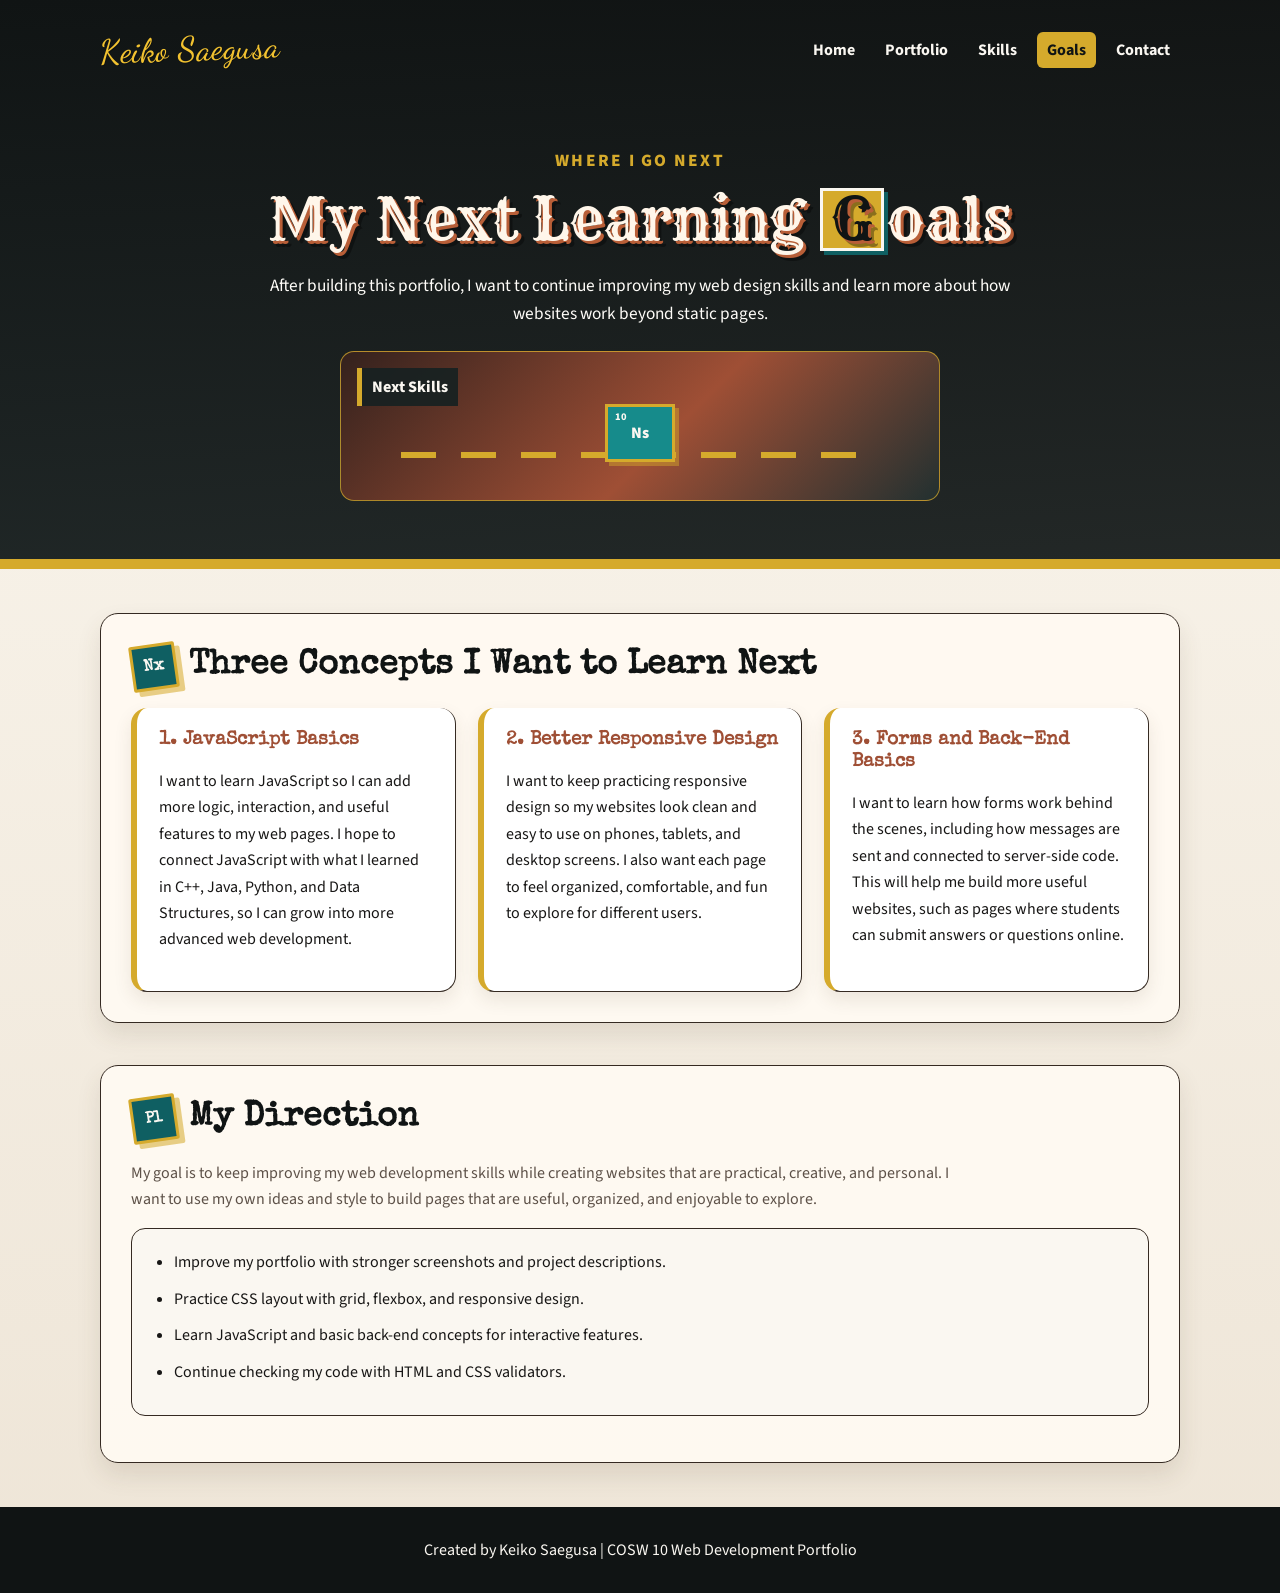
==== goals.html @ 141e1849 "Add files via upload" ====
<!DOCTYPE html>
<html lang="en">
<head>
  <meta charset="UTF-8">
  <meta name="viewport" content="width=device-width, initial-scale=1.0">
  <title>Next Goals | Keiko Saegusa</title>

  <link rel="preconnect" href="https://fonts.googleapis.com">
  <link rel="preconnect" href="https://fonts.gstatic.com" crossorigin>
  <link rel="icon" href="data:image/svg+xml,<svg xmlns=%22http://www.w3.org/2000/svg%22 viewBox=%220 0 100 100%22><text x=%2250%22 y=%2278%22 text-anchor=%22middle%22 font-size=%2275%22>⚛️</text></svg>">
  <link href="https://fonts.googleapis.com/css2?family=Dancing+Script:wght@500;600&family=Rye&family=Special+Elite&family=Source+Sans+3:wght@400;500;600;700&display=swap" rel="stylesheet">
  <link rel="stylesheet" href="style.css">
</head>

<body>
  <header class="page-header">
    <nav>
      <p class="site-title">Keiko Saegusa</p>

      <ul>
        <li><a href="index.html">Home</a></li>
        <li><a href="portfolio.html">Portfolio</a></li>
        <li><a href="skills.html">Skills</a></li>
        <li><a href="goals.html" class="active">Goals</a></li>
        <li><a href="contact.html">Contact</a></li>
      </ul>
    </nav>

    <section class="sub-hero">
      <p class="eyebrow">Where I Go Next</p>

      <h1>My Next Learning <span class="chem-symbol">G</span>oals</h1>

      <p>
        After building this portfolio, I want to continue improving my web design skills
        and learn more about how websites work beyond static pages.
      </p>

      <div class="wide-visual goals-visual" role="img" aria-label="Desert road representing future learning goals">
        <span class="road-line"></span>
        <span class="goal-label">Next Skills</span>

        <span class="goal-periodic-box">
          <span class="goal-periodic-number">10</span>
          <span class="goal-periodic-symbol">Ns</span>
        </span>
      </div>
    </section>
  </header>

  <main>
    <section class="content-section">
      <div class="element-title">
        <span class="element-box">Nx</span>
        <h2>Three Concepts I Want to Learn Next</h2>
      </div>

      <div class="cards">
        <article class="card mini-card">
          <h3>1. JavaScript Basics</h3>

          <p>
            <p>
              I want to learn JavaScript so I can add more logic, interaction,
              and useful features to my web pages. I hope to connect JavaScript
              with what I learned in C++, Java, Python, and Data Structures, so I
              can grow into more advanced web development.
            </p>
          </p>
        </article>

        <article class="card mini-card">
          <h3>2. Better Responsive Design</h3>

          <p>
            <p>
              I want to keep practicing responsive design so my websites look clean
              and easy to use on phones, tablets, and desktop screens. I also want
              each page to feel organized, comfortable, and fun to explore for different users.
            </p>
          </p>
        </article>

        <article class="card mini-card">
          <h3>3. Forms and Back-End Basics</h3>

          <p>
            <p>
              I want to learn how forms work behind the scenes, including how messages
              are sent and connected to server-side code. This will help me build more
              useful websites, such as pages where students can submit answers or questions online.
            </p>
          </p>
        </article>
      </div>
    </section>

    <section class="content-section">
      <div class="element-title">
        <span class="element-box">Pl</span>
        <h2>My Direction</h2>
      </div>

      <p class="section-intro">
        <p class="section-intro">
          My goal is to keep improving my web development skills while creating websites
          that are practical, creative, and personal. I want to use my own ideas and style
          to build pages that are useful, organized, and enjoyable to explore.
        </p>
      </p>

      <ul class="content-list">
        <li>Improve my portfolio with stronger screenshots and project descriptions.</li>
        <li>Practice CSS layout with grid, flexbox, and responsive design.</li>
        <li>Learn JavaScript and basic back-end concepts for interactive features.</li>
        <li>Continue checking my code with HTML and CSS validators.</li>
      </ul>
    </section>
  </main>

  <footer>
    <p>Created by Keiko Saegusa | COSW 10 Web Development Portfolio</p>
  </footer>
</body>
</html>
---- style.css ----
/* COSW 10 Final Portfolio */

/* Color notes */
:root {
  --ink: #171615;
  --road: #222a2a;
  --night: #101414;
  --adobe: #9f4f35;
  --clay: #c96f3d;
  --sand: #f1ebe0;
  --paper: #faf7f1;
  --paper-light: #fffdf9;
  --turquoise: #168b8b;
  --turquoise-dark: #0f5f62;
  --sage: #657363;
  --gold: #d5aa2c;
  --line: #352a22;
  --muted: #5d5148;
  --white: #ffffff;
}

/* Basic reset */
* {
  box-sizing: border-box;
}

html {
  scroll-behavior: smooth;
}

body {
  margin: 0;
  font-family: "Source Sans 3", Arial, Helvetica, sans-serif;
  color: var(--ink);
  line-height: 1.65;
  background: linear-gradient(180deg, #fbf7ef, #eee5d7);
}

img,
video {
  max-width: 100%;
  display: block;
}

a {
  color: var(--turquoise-dark);
}

/* Header and navigation */
header,
.page-header {
  color: var(--paper-light);
  background:
    linear-gradient(180deg, rgba(16, 20, 20, 0.98), rgba(30, 38, 38, 0.96)),
    linear-gradient(135deg, var(--night), var(--adobe));
  border-bottom: 10px solid var(--gold); 
}

nav {
  width: min(1080px, 92%);
  margin: 0 auto;
  padding: 22px 0;
  display: flex;
  justify-content: space-between;
  align-items: center;
  gap: 20px;
}

.site-title {
  font-family: "Dancing Script", cursive;
  font-size: 2.1rem;
  font-weight: 500;
  color: #f2c230;
  letter-spacing: 0.5px;
  display: inline-block;
  transform: rotate(-2deg);
  margin: 0;
  text-shadow: 1px 1px 0 rgba(0, 0, 0, 0.2);
}

nav ul {
  list-style-type: none;
  display: flex;
  flex-wrap: wrap;
  gap: 10px;
  padding: 0;
  margin: 0;
}

nav a {
  color: var(--paper);
  text-decoration: none;
  font-weight: 700;
  padding: 7px 10px;
  border-radius: 6px;
}

nav a:hover,
nav a.active {
  background: var(--gold);
  color: var(--night);
}

/* Hero */
.hero,
.sub-hero {
  width: min(1080px, 92%);
  margin: 0 auto;
}

.hero {
  padding: 56px 0 68px;
  display: grid;
  grid-template-columns: 1.1fr 0.9fr;
  align-items: center;
  gap: 42px;
}

.sub-hero {
  padding: 48px 0 58px;
  text-align: center;
}

.eyebrow {
  margin: 0 0 10px;
  color: var(--gold);
  font-weight: 800;
  text-transform: uppercase;
  letter-spacing: 0.13em;
  font-size: 0.9rem;
}

h1,
h2,
h3 {
  line-height: 1.18;
}

h1 {
  margin: 0 0 18px;
  font-family: "Rye", Georgia, serif;
  font-size: clamp(2.1rem, 4.5vw, 3.7rem);
  font-weight: 400;
  color: #fff6ea;
  text-shadow:
    3px 3px 0 #b85e37,
    6px 6px 0 rgba(0, 0, 0, 0.35);
}

h2,
h3 {
  font-family: "Special Elite", Georgia, serif;
}

.hero p,
.sub-hero p {
  max-width: 760px;
  font-size: 1.08rem;
}

.sub-hero p {
  margin-left: auto;
  margin-right: auto;
}

.tagline {
  color: var(--gold);
  font-weight: 700;
}

/* Yellow chemistry-style letters inside titles */
.chem-symbol {
  display: inline-block;
  font-family: "Rye", Georgia, serif;
  color: var(--night);
  background-color: var(--gold);
  border: 3px solid var(--paper);
  padding: 0.02em 0.14em;
  margin: 0 0.03em;
  box-shadow: 4px 4px 0 var(--turquoise-dark);
  line-height: 0.95;
  vertical-align: baseline;
}

/* Images */
.hero-image,
.wide-image,
.profile-image,
.mari-cactus-image {
  border-radius: 18px;
  border: 4px solid rgba(213, 170, 44, 0.75);
  box-shadow: 0 12px 26px rgba(0, 0, 0, 0.22);
  background: var(--paper);
}

.hero-image {
  width: 100%;
  height: auto;
}

.wide-image {
  width: min(560px, 100%);
  margin: 22px auto 0;
}

/* Buttons */
.button-row {
  display: flex;
  flex-wrap: wrap;
  gap: 14px;
  margin-top: 28px;
}

.button,
.project-link,
.form-button {
  display: inline-block;
  text-decoration: none;
  font-weight: 800;
  color: var(--night);
  background: var(--gold);
  border: none;
  border-radius: 8px;
  padding: 11px 18px;
  cursor: pointer;
}

.button:hover,
.project-link:hover,
.form-button:hover {
  background: var(--paper);
}

.button.secondary {
  color: var(--paper);
  background: transparent;
  border: 2px solid var(--gold);
}

.button.secondary:hover {
  color: var(--night);
  background: var(--gold);
}

/* Main content */
main {
  width: min(1080px, 92%);
  margin: 44px auto;
}

section {
  margin-bottom: 42px;
}

.content-section {
  background: rgba(255, 250, 242, 0.96);
  border: 1px solid var(--line);
  border-radius: 18px;
  padding: 30px;
  box-shadow: 0 12px 24px rgba(81, 63, 44, 0.12);
}

/* Section title area */
.element-title {
  display: flex;
  align-items: center;
  gap: 12px;
  margin-bottom: 18px;
}

/* Ke / Po / Sk / Go / Co square animation */
.element-box {
  width: 46px;
  height: 46px;
  display: grid;
  place-items: center;
  border-radius: 2px;
  background: var(--turquoise-dark);
  color: var(--paper);
  border: 3px solid var(--gold);
  box-shadow: 5px 5px 0 rgba(213, 170, 44, 0.55);
  font-family: "Special Elite", Georgia, serif;
  font-weight: 900;
  transform: rotate(-8deg);
  animation: element-float 2.6s ease-in-out infinite alternate;
}

@keyframes element-float {
  from {
    transform: rotate(-8deg) translate(0, 0);
  }

  to {
    transform: rotate(-8deg) translate(6px, -6px);
  }
}

h2 {
  margin: 0;
  color: var(--night);
  font-size: clamp(1.5rem, 3vw, 2.1rem);
}

h3 {
  margin: 0 0 10px;
  color: var(--adobe);
}

.section-intro {
  max-width: 850px;
  color: var(--muted);
}

/* Cards */
.cards,
.two-cards,
.project-row {
  display: grid;
  gap: 22px;
}

.cards {
  grid-template-columns: repeat(3, 1fr);
}

.two-cards {
  grid-template-columns: 0.9fr 1.1fr;
}

.four-columns {
  grid-template-columns: repeat(4, 1fr);
}

.three-columns {
  grid-template-columns: repeat(3, 1fr);
}

.card,
.project-card {
  background: var(--white);
  border: 1px solid var(--line);
  border-radius: 16px;
  padding: 22px;
  box-shadow: 0 8px 18px rgba(81, 63, 44, 0.10);
}

.card img,
.project-card img,
.project-image {
  width: 100%;
  height: auto;
  object-fit: cover;
  border-radius: 14px;
  margin-bottom: 16px;
}

.mini-card {
  border-top: none;
  border-left: 6px solid var(--gold);
}

.project-card {
  display: flex;
  flex-direction: column;
}

.project-card h3 {
  font-size: 1.1rem;
}

.project-card p {
  font-size: 0.95rem;
}

.project-link {
  margin-top: auto;
  font-size: 0.9rem;
  text-align: center;
}

/* Project visuals */
.project-visual,
.wide-visual {
  min-height: 150px;
  border-radius: 14px;
  margin-bottom: 16px;
  position: relative;
  overflow: hidden;
  background: linear-gradient(135deg, #33211d, #9f4f35 55%, #223030);
}

.wide-visual {
  width: min(600px, 100%);
  margin: 22px auto 0;
  border: 1px solid rgba(213, 170, 44, 0.75);
}

.visual-label,
.goal-label,
.mail-card {
  position: absolute;
  top: 16px;
  left: 16px;
  z-index: 3;
  color: var(--paper);
  background: rgba(23, 33, 33, 0.92);
  border-left: 5px solid var(--gold);
  padding: 6px 10px;
  font-weight: 800;
}

.visual-shape,
.sound-bar,
.road-line,
.car-body,
.lab-card,
.code-chip,
.mail-line {
  position: absolute;
  display: block;
}

.sun {
  width: 72px;
  height: 72px;
  right: 24px;
  top: 22px;
  background: var(--gold);
  border-radius: 50%;
}

.mountain-one,
.mountain-two {
  bottom: 0;
  width: 58%;
  height: 54%;
  background: #657363;
  clip-path: polygon(0 100%, 48% 25%, 100% 100%);
}

.mountain-two {
  right: -3%;
  background: #4e5d52;
}

/* Lab cards inside project visual */
.lab-visual {
  display: flex;
  justify-content: center;
  align-items: flex-end;
  gap: 10px;
  padding: 18px 12px;
}

.lab-visual .lab-card {
  position: relative;
  left: auto;
  bottom: auto;
  width: 52px;
  height: 42px;
  flex: 0 0 auto;
  display: grid;
  place-items: center;
  color: var(--paper);
  background: var(--turquoise);
  border-radius: 8px;
  font-weight: 800;
}

.project-row.four-columns .lab-visual .lab-card {
  width: 48px;
  height: 40px;
  font-size: 0.85rem;
}

/* Other visual shapes */
.sound-bar {
  bottom: 32px;
  width: 28px;
  background: var(--gold);
  border-radius: 6px 6px 0 0;
}

.bar-one {
  left: 42%;
  height: 54px;
}

.bar-two {
  left: 54%;
  height: 90px;
}

.bar-three {
  left: 66%;
  height: 70px;
}

.road-line {
  left: 10%;
  right: 10%;
  bottom: 42px;
  height: 6px;
  background: repeating-linear-gradient(
    90deg,
    var(--gold) 0 35px,
    transparent 35px 60px
  );
}

.car-body {
  width: 120px;
  height: 38px;
  right: 30px;
  bottom: 58px;
  background: var(--turquoise);
  border-radius: 18px 18px 8px 8px;
}

.mail-card {
  width: 150px;
  height: 78px;
  top: 50px;
  display: grid;
  place-items: center;
  background: var(--paper);
  color: var(--night);
}

/* Skills visual */
.skills-visual {
  width: min(680px, 100%);
  min-height: 220px;
  margin: 26px auto 0;
  position: relative;
  overflow: hidden;
  border: 3px solid var(--line);
  border-radius: 0;
  background:
    linear-gradient(160deg, #1a1f1f 0 46%, #7f3f2b 46% 67%, #243131 67%);
  box-shadow: 14px 14px 0 rgba(22, 139, 139, 0.45);
}

/* Skills page: Periodic Table style boxes */
.skills-visual .code-chip {
  position: absolute;
  bottom: 34px;
  width: 70px;
  height: 58px;
  background: var(--turquoise);
  color: var(--paper);
  border: 3px solid var(--gold);
  font-family: "Source Sans 3", Arial, Helvetica, sans-serif;
  font-weight: 900;
  line-height: 1;
}

.skills-visual .chip-number {
  position: absolute;
  top: 5px;
  left: 7px;
  font-size: 0.65rem;
  font-weight: 800;
  color: var(--paper);
}

.skills-visual .chip-name {
  position: absolute;
  left: 50%;
  top: 50%;
  transform: translate(-50%, -50%);
}

.skills-visual .code-chip:nth-child(1) {
  left: 8%;
}

.skills-visual .code-chip:nth-child(2) {
  left: 25%;
}

.skills-visual .code-chip:nth-child(3) {
  left: 42%;
}

/* Goals page: Nx periodic table box */
.goals-visual {
  position: relative;
  overflow: hidden;
}

.goal-periodic-box {
  position: absolute;
  left: 50%;
  bottom: 38px;
  transform: translateX(-50%);
  width: 70px;
  height: 58px;
  background: var(--turquoise);
  color: var(--paper);
  border: 3px solid var(--gold);
  font-family: "Source Sans 3", Arial, Helvetica, sans-serif;
  font-weight: 900;
  line-height: 1;
  box-shadow: 4px 4px 0 rgba(213, 170, 44, 0.45);
  z-index: 4;
}

.goal-periodic-number {
  position: absolute;
  top: 5px;
  left: 7px;
  font-size: 0.65rem;
  font-weight: 800;
  color: var(--paper);
}

.goal-periodic-symbol {
  position: absolute;
  left: 50%;
  top: 50%;
  transform: translate(-50%, -50%);
  font-size: 1rem;
}

/* Contact page visual */
.contact-visual {
  position: relative;
  overflow: hidden;
}

/* Contact page: round bottom flask */
.round-flask {
  position: absolute;
  left: 34px;
  top: 22px;
  width: 145px;
  height: 125px;
  z-index: 4;
}

/* Flask neck */
.round-flask-neck {
  position: absolute;
  top: 0;
  left: 55px;
  width: 35px;
  height: 45px;
  background: var(--paper);
  border-radius: 6px 6px 0 0;
  z-index: 2;
}

/* Round flask body */
.round-flask-body {
  position: absolute;
  left: 17px;
  bottom: 0;
  width: 110px;
  height: 95px;
  background: var(--paper);
  border-radius: 50%;
  z-index: 1;
}

/* Connection between neck and body */
.round-flask-body::before {
  content: "";
  position: absolute;
  top: -18px;
  left: 38px;
  width: 34px;
  height: 30px;
  background: var(--paper);
  z-index: 1;
}

/* Contact text inside the flask */
.round-flask-text {
  position: absolute;
  top: 73px;
  left: 50%;
  transform: translateX(-50%);
  color: var(--night);
  font-weight: 900;
  z-index: 5;
  white-space: nowrap;
}

/* Contact page lines only */
.contact-visual .mail-line {
  position: absolute;
  left: 40%;
  top: 72px;
  width: 42%;
  height: 8px;
  background: var(--gold);
  z-index: 2;
}

.contact-visual .mail-line.short {
  top: 112px;
  width: 28%;
  background: var(--turquoise);
}

/* Lists, table, form */
.project-meta,
.tag-list {
  list-style-type: none;
  padding: 0;
  margin: 16px 0;
  display: flex;
  flex-wrap: wrap;
  gap: 8px;
}

.project-meta li,
.tag-list li {
  background: #eef7f5;
  color: var(--turquoise-dark);
  border-radius: 20px;
  padding: 5px 10px;
  font-size: 0.84rem;
  font-weight: 800;
}

.highlight-box {
  background: #eef7f5;
  border-left: 6px solid var(--turquoise-dark);
  border-radius: 12px;
  padding: 18px 20px;
}

.content-list {
  background: var(--paper);
  border: 1px solid var(--line);
  border-radius: 14px;
  padding: 20px 20px 20px 42px;
}

.content-list li {
  margin-bottom: 10px;
}

table {
  width: 100%;
  border-collapse: collapse;
  background: var(--white);
  border: 1px solid var(--line);
  border-radius: 14px;
  overflow: hidden;
}

th,
td {
  padding: 14px;
  text-align: left;
  border-bottom: 1px solid var(--line);
}

th {
  color: var(--paper);
  background: var(--night);
}

/* Form */
form {
  background: var(--paper);
  padding: 22px;
  border: 1px solid var(--line);
  border-radius: 14px;
}

label {
  display: block;
  margin-top: 14px;
  margin-bottom: 6px;
  font-weight: 800;
}

input,
textarea,
select {
  width: 100%;
  padding: 12px;
  border: 1px solid var(--line);
  border-radius: 8px;
  background: var(--white);
  color: var(--ink);
  font-family: "Source Sans 3", Arial, Helvetica, sans-serif;
  font-size: 1rem;
}

textarea {
  min-height: 130px;
}

input:focus,
textarea:focus,
select:focus {
  outline: 3px solid rgba(213, 170, 44, 0.45);
  border-color: var(--turquoise-dark);
}

/* Contact page image */
.mari-cactus-area {
  margin-top: 28px;
  display: flex;
  justify-content: center;
}

.mari-cactus-image {
  width: 220px;
  max-width: 100%;
}

/* Footer */
footer {
  color: var(--paper);
  text-align: center;
  padding: 30px 5%;
  background: var(--night);
}

footer p {
  margin: 0;
}

/* Responsive */
@media screen and (max-width: 900px) {
  nav,
  .hero {
    flex-direction: column;
    display: flex;
    text-align: center;
  }

  nav ul {
    justify-content: center;
  }

  .cards,
  .two-cards,
  .four-columns,
  .three-columns {
    grid-template-columns: 1fr 1fr;
  }

  .hero p,
  .sub-hero p {
    margin-left: auto;
    margin-right: auto;
  }

  table,
  thead,
  tbody,
  tr,
  th,
  td {
    display: block;
  }

  thead {
    display: none;
  }

  tr {
    border-bottom: 2px solid var(--line);
  }
}

@media screen and (max-width: 600px) {
  nav a {
    padding: 6px 8px;
  }

  .cards,
  .two-cards,
  .four-columns,
  .three-columns {
    grid-template-columns: 1fr;
  }

  .content-section {
    padding: 22px;
  }

  .element-title {
    align-items: flex-start;
  }

  .element-box {
    width: 42px;
    height: 42px;
    font-size: 0.9rem;
  }

  h1 {
    font-size: 2.05rem;
  }

  .skills-visual {
    min-height: 200px;
  }

  .skills-visual .code-chip {
    width: 66px;
    height: 56px;
    font-size: 0.85rem;
  }

  .skills-visual .chip-number {
    font-size: 0.6rem;
  }

  .goal-periodic-box {
    width: 66px;
    height: 56px;
  }

  .contact-visual .mail-line {
    left: 48%;
    width: 38%;
  }

  .contact-visual .mail-line.short {
    width: 28%;
  }
}

/* Make two-card text vertically centered */
.two-cards .card {
  display: flex;
  flex-direction: column;
  justify-content: center;
}

/* Breaking Bad style LBC boxes */
.bb-location {
  display: inline-flex;
  gap: 6px;
  margin-left: 8px;
  vertical-align: middle;
}

.bb-box {
  display: inline-flex;
  align-items: center;
  justify-content: center;
  width: 34px;
  height: 34px;
  border: 3px solid #d6ad28;
  background-color: #24534a;
  color: #f8f1d3;
  font-weight: bold;
  font-size: 1rem;
  border-radius: 3px;
  box-shadow: 4px 4px 0 #e6d79a;
}

/* Adds a slightly random tilt like the Ct box */
.bb-box:nth-child(1) {
  transform: rotate(-5deg);
}

.bb-box:nth-child(2) {
  transform: rotate(2deg);
}

.bb-box:nth-child(3) {
  transform: rotate(-3deg);
}
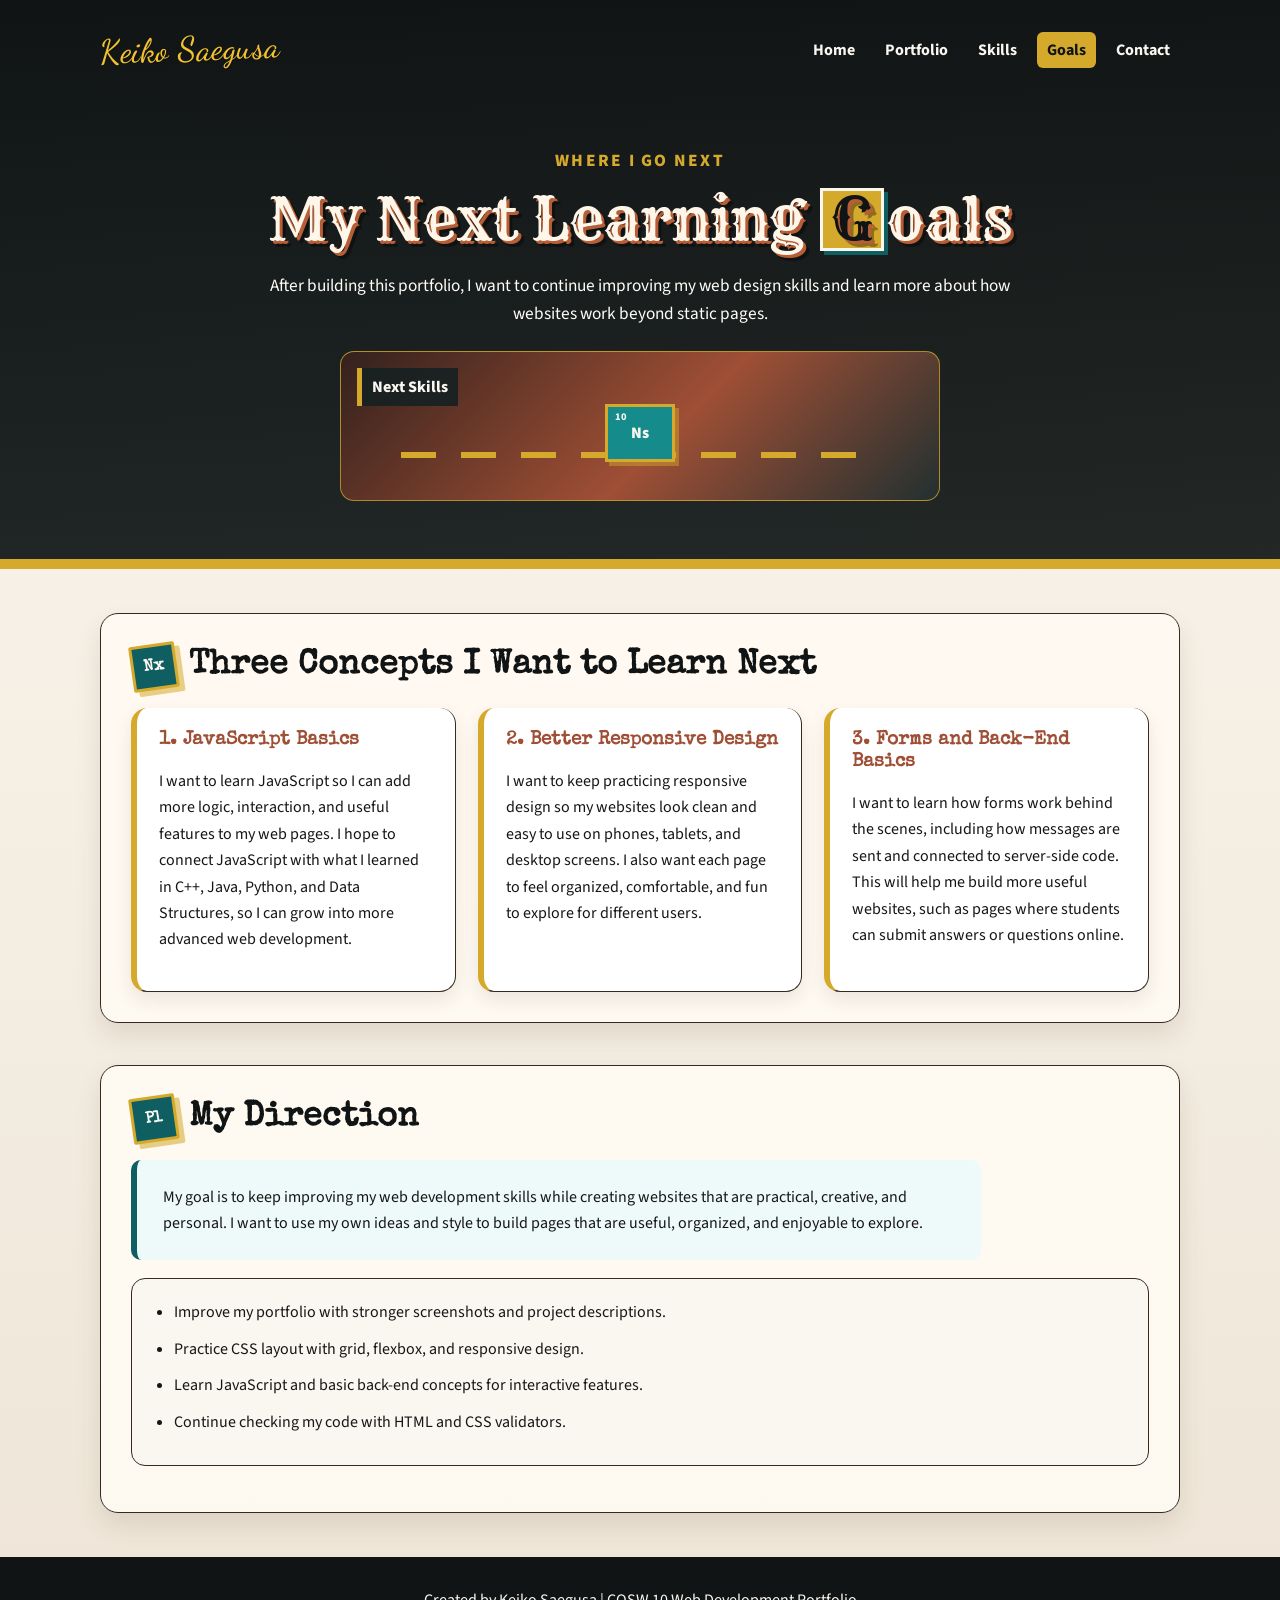
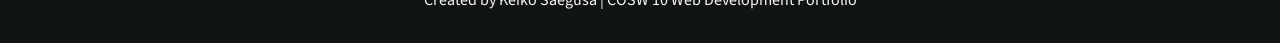
==== commit cafbf980: "Add files via upload" ====
--- a/goals.html
+++ b/goals.html
@@ -60,12 +60,10 @@
           <h3>1. JavaScript Basics</h3>
 
           <p>
-            <p>
-              I want to learn JavaScript so I can add more logic, interaction,
-              and useful features to my web pages. I hope to connect JavaScript
-              with what I learned in C++, Java, Python, and Data Structures, so I
-              can grow into more advanced web development.
-            </p>
+            I want to learn JavaScript so I can add more logic, interaction,
+            and useful features to my web pages. I hope to connect JavaScript
+            with what I learned in C++, Java, Python, and Data Structures, so I
+            can grow into more advanced web development.
           </p>
         </article>
 
@@ -73,11 +71,9 @@
           <h3>2. Better Responsive Design</h3>
 
           <p>
-            <p>
-              I want to keep practicing responsive design so my websites look clean
-              and easy to use on phones, tablets, and desktop screens. I also want
-              each page to feel organized, comfortable, and fun to explore for different users.
-            </p>
+            I want to keep practicing responsive design so my websites look clean
+            and easy to use on phones, tablets, and desktop screens. I also want
+            each page to feel organized, comfortable, and fun to explore for different users.
           </p>
         </article>
 
@@ -85,37 +81,33 @@
           <h3>3. Forms and Back-End Basics</h3>
 
           <p>
-            <p>
-              I want to learn how forms work behind the scenes, including how messages
-              are sent and connected to server-side code. This will help me build more
-              useful websites, such as pages where students can submit answers or questions online.
-            </p>
+            I want to learn how forms work behind the scenes, including how messages
+            are sent and connected to server-side code. This will help me build more
+            useful websites, such as pages where students can submit answers or questions online.
           </p>
         </article>
       </div>
     </section>
 
     <section class="content-section">
-      <div class="element-title">
-        <span class="element-box">Pl</span>
-        <h2>My Direction</h2>
-      </div>
+  <div class="element-title">
+    <span class="element-box">Pl</span>
+    <h2>My Direction</h2>
+  </div>
 
-      <p class="section-intro">
-        <p class="section-intro">
-          My goal is to keep improving my web development skills while creating websites
-          that are practical, creative, and personal. I want to use my own ideas and style
-          to build pages that are useful, organized, and enjoyable to explore.
-        </p>
-      </p>
+  <p class="section-intro direction-box">
+    My goal is to keep improving my web development skills while creating websites
+    that are practical, creative, and personal. I want to use my own ideas and style
+    to build pages that are useful, organized, and enjoyable to explore.
+  </p>
 
-      <ul class="content-list">
-        <li>Improve my portfolio with stronger screenshots and project descriptions.</li>
-        <li>Practice CSS layout with grid, flexbox, and responsive design.</li>
-        <li>Learn JavaScript and basic back-end concepts for interactive features.</li>
-        <li>Continue checking my code with HTML and CSS validators.</li>
-      </ul>
-    </section>
+  <ul class="content-list">
+    <li>Improve my portfolio with stronger screenshots and project descriptions.</li>
+    <li>Practice CSS layout with grid, flexbox, and responsive design.</li>
+    <li>Learn JavaScript and basic back-end concepts for interactive features.</li>
+    <li>Continue checking my code with HTML and CSS validators.</li>
+  </ul>
+</section>
   </main>
 
   <footer>
--- a/style.css
+++ b/style.css
@@ -623,6 +623,17 @@
   font-size: 1rem;
 }
 
+/* My Direction highlight box */
+.direction-box {
+  background: #eefafa;
+  border-left: 6px solid var(--turquoise-dark);
+  border-radius: 10px;
+  padding: 24px 26px;
+  margin-top: 18px;
+  margin-bottom: 18px;
+  color: var(--ink);
+}
+
 /* Contact page visual */
 .contact-visual {
   position: relative;
